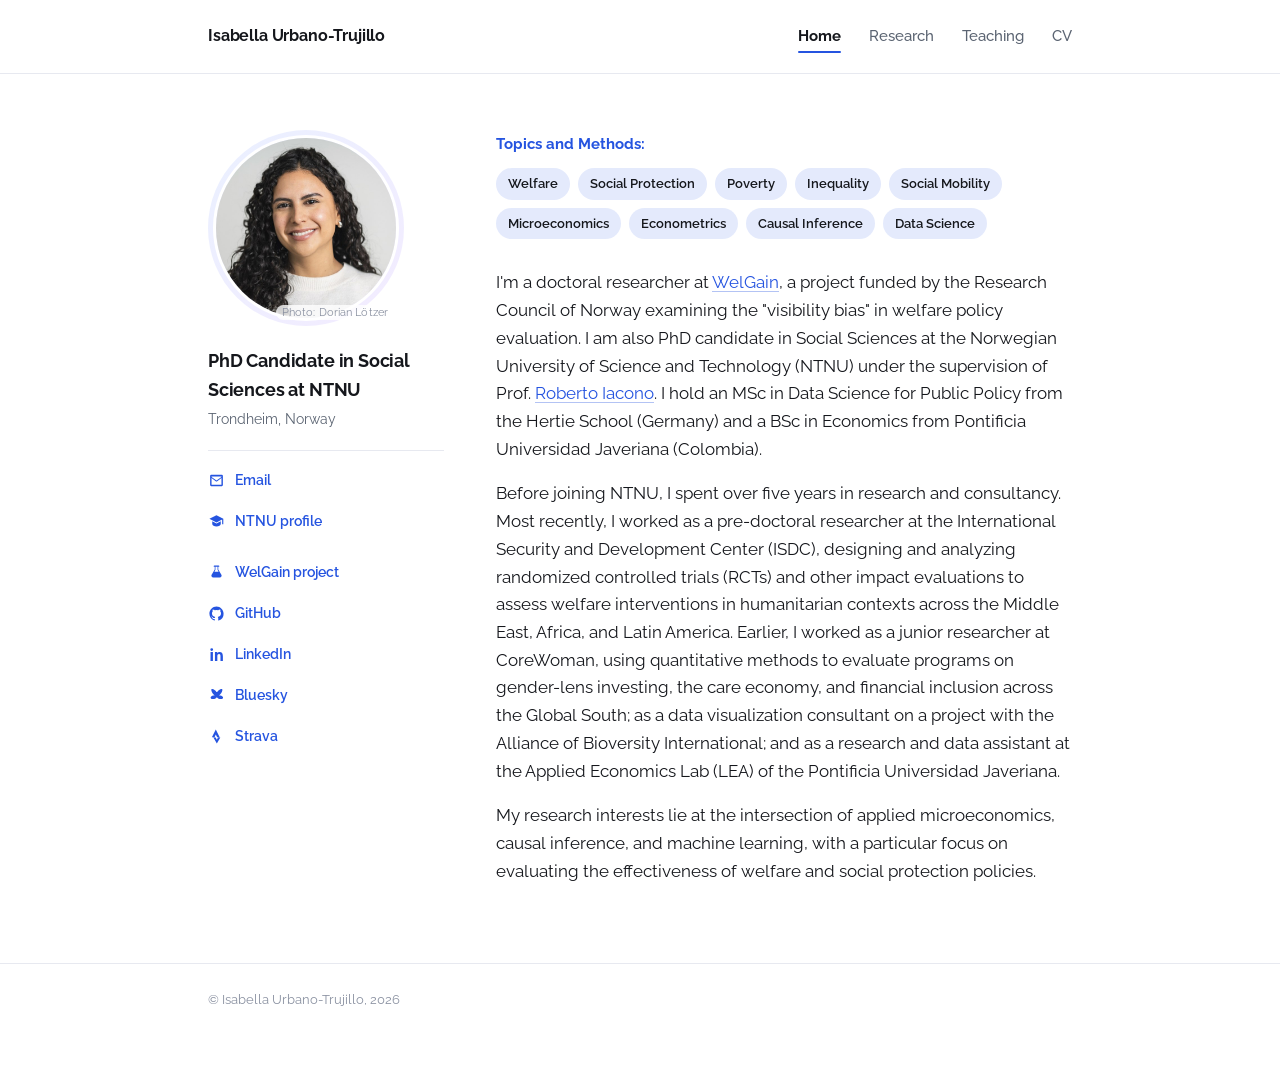
==== index.html @ 2aea63a8 "Move photo credit to bottom-right of profile picture Co-Authored-By: Claude Sonnet 5 <noreply@anthro" ====
<!DOCTYPE html>
<html lang="en">
<head>
<meta charset="UTF-8">
<meta name="viewport" content="width=device-width, initial-scale=1">
<title>Isabella Urbano-Trujillo</title>
<meta name="description" content="Isabella Urbano-Trujillo — PhD Candidate, NTNU. Applied microeconomics, causal inference, welfare and social protection.">
<link rel="preconnect" href="https://fonts.googleapis.com">
<link rel="preconnect" href="https://fonts.gstatic.com" crossorigin>
<link href="https://fonts.googleapis.com/css2?family=Raleway:wght@400;500;600;700;800&display=swap" rel="stylesheet">
<link rel="stylesheet" href="style.css?v=9">
</head>
<body>

<header class="topbar">
  <div class="topbar-inner">
    <a class="brand" href="index.html">Isabella Urbano-Trujillo</a>
    <nav class="toplinks">
      <a href="index.html" class="active">Home</a>
      <a href="research.html">Research</a>
      <a href="teaching.html">Teaching</a>
      <a href="isabella-urbano-trujillo-cv.pdf" target="_blank" rel="noopener">CV</a>
    </nav>
  </div>
</header>

<main class="page home">
  <section class="hero">
    <div class="hero-side">
      <div class="photo-frame">
        <img class="photo-lg" src="isabella-urbano.jpg" alt="Isabella Urbano-Trujillo">
        <p class="photo-credit">Photo: Dorian Lötzer</p>
      </div>
      <p class="hero-role">PhD Candidate in Social Sciences at NTNU</p>
      <p class="hero-affil">Trondheim, Norway</p>

      <ul class="side-links">
        <li><a href="mailto:isabella.urbano@ntnu.no"><svg viewBox="0 0 24 24" aria-hidden="true"><path d="M3 5.5A1.5 1.5 0 0 1 4.5 4h15A1.5 1.5 0 0 1 21 5.5v13a1.5 1.5 0 0 1-1.5 1.5h-15A1.5 1.5 0 0 1 3 18.5v-13zM5 6.5v.4l7 5.1 7-5.1v-.4H5zm14 2.1-6.43 4.7a1 1 0 0 1-1.18 0L5 8.6V18h14V8.6z"/></svg><span>Email</span></a></li>
        <li><a href="https://www.ntnu.edu/employees/isabella.urbano" target="_blank" rel="noopener"><svg viewBox="0 0 24 24" aria-hidden="true"><path d="M12 3 2 8.2l10 5.2 8-4.16V16h1.6V8.2L12 3zM6 11.63v3.87c0 1.7 2.8 3.4 6 3.4s6-1.7 6-3.4v-3.87l-6 3.1-6-3.1z"/></svg><span>NTNU profile</span></a></li>
        <li class="group-break"><a href="https://www.ntnu.edu/isa/welgain" target="_blank" rel="noopener"><svg viewBox="0 0 24 24" aria-hidden="true"><path d="M9 2h6a1 1 0 1 1 0 2h-.5v3.6l4.4 7.6a2.6 2.6 0 0 1-2.25 3.9H7.35a2.6 2.6 0 0 1-2.25-3.9L9.5 7.6V4H9a1 1 0 1 1 0-2zm1.5 2v4a1 1 0 0 1-.13.5L9 11h6l-1.37-2.5a1 1 0 0 1-.13-.5V4h-2z"/></svg><span>WelGain project</span></a></li>
        <li><a href="https://github.com/isabella-ut" target="_blank" rel="noopener"><svg viewBox="0 0 24 24" aria-hidden="true"><path d="M12 2C6.48 2 2 6.58 2 12.25c0 4.53 2.87 8.37 6.84 9.73.5.09.68-.22.68-.48 0-.24-.01-.87-.01-1.71-2.78.62-3.37-1.37-3.37-1.37-.46-1.18-1.11-1.5-1.11-1.5-.91-.64.07-.63.07-.63 1 .07 1.53 1.05 1.53 1.05.89 1.56 2.34 1.11 2.91.85.09-.66.35-1.11.63-1.37-2.22-.26-4.56-1.14-4.56-5.07 0-1.12.39-2.03 1.03-2.75-.1-.26-.45-1.3.1-2.71 0 0 .84-.27 2.75 1.05a9.4 9.4 0 0 1 5 0c1.91-1.32 2.75-1.05 2.75-1.05.55 1.41.2 2.45.1 2.71.64.72 1.03 1.63 1.03 2.75 0 3.94-2.34 4.8-4.57 5.06.36.32.68.94.68 1.9 0 1.37-.01 2.47-.01 2.81 0 .27.18.58.69.48A10.02 10.02 0 0 0 22 12.25C22 6.58 17.52 2 12 2z"/></svg><span>GitHub</span></a></li>
        <li><a href="https://www.linkedin.com/in/isabella-urbano-trujillo/" target="_blank" rel="noopener"><svg viewBox="0 0 24 24" aria-hidden="true"><path d="M6.94 8.5H3.56V21h3.38V8.5zM5.25 3a1.96 1.96 0 1 0 0 3.92 1.96 1.96 0 0 0 0-3.92zM21 21h-3.38v-6.19c0-1.48-.03-3.38-2.06-3.38-2.06 0-2.38 1.61-2.38 3.28V21H9.8V8.5h3.24v1.71h.05c.45-.85 1.56-1.75 3.21-1.75 3.43 0 4.7 2.14 4.7 5.92V21z"/></svg><span>LinkedIn</span></a></li>
        <li><a href="https://bsky.app/profile/isabellaut.bsky.social" target="_blank" rel="noopener"><svg viewBox="0 0 24 24" aria-hidden="true"><path d="M12 7.2c-1.5-2.6-4-4.3-5.9-4.4-1-.1-1.6.6-1.4 1.8.4 2.8 2.6 6.1 5 7.6-2-.3-4.3.2-5.5 1.6-.9 1.1-.5 2.5.9 3 2.5.8 5.8-.2 7.4-2.5 1.6 2.3 4.9 3.3 7.4 2.5 1.4-.5 1.8-1.9.9-3-1.2-1.4-3.5-1.9-5.5-1.6 2.4-1.5 4.6-4.8 5-7.6.2-1.2-.4-1.9-1.4-1.8-1.9.1-4.4 1.8-5.9 4.4z"/></svg><span>Bluesky</span></a></li>
        <li><a href="https://www.strava.com/athletes/145468970" target="_blank" rel="noopener"><svg viewBox="0 0 24 24" aria-hidden="true"><path d="M11 2 5.5 13h3.7L11 9l1.9 4h3.6L11 2zm3.1 11.5-1.6 3.2-1.6-3.2H7.6L12.5 22l4.9-8.5h-3.3z"/></svg><span>Strava</span></a></li>
      </ul>
    </div>

    <div class="hero-content">
      <div class="tag-groups">
        <span class="tag-label">Topics and Methods:</span>
        <div class="tags">
          <span>Welfare</span><span>Social Protection</span><span>Poverty</span><span>Inequality</span><span>Social Mobility</span><span>Microeconomics</span><span>Econometrics</span><span>Causal Inference</span><span>Data Science</span>
        </div>
      </div>

      <p>I'm a doctoral researcher at <a href="https://www.ntnu.edu/isa/welgain" target="_blank" rel="noopener">WelGain</a>, a project funded by the Research Council of Norway examining the "visibility bias" in welfare policy evaluation. I am also PhD candidate in Social Sciences at the Norwegian University of Science and Technology (NTNU) under the supervision of Prof. <a href="https://robertoiacono.org/" target="_blank" rel="noopener">Roberto Iacono</a>. I hold an MSc in Data Science for Public Policy from the Hertie School (Germany) and a BSc in Economics from Pontificia Universidad Javeriana (Colombia).</p>

      <p>Before joining NTNU, I spent over five years in research and consultancy. Most recently, I worked as a pre-doctoral researcher at the International Security and Development Center (ISDC), designing and analyzing randomized controlled trials (RCTs) and other impact evaluations to assess welfare interventions in humanitarian contexts across the Middle East, Africa, and Latin America. Earlier, I worked as a junior researcher at CoreWoman, using quantitative methods to evaluate programs on gender-lens investing, the care economy, and financial inclusion across the Global South; as a data visualization consultant on a project with the Alliance of Bioversity International; and as a research and data assistant at the Applied Economics Lab (LEA) of the Pontificia Universidad Javeriana.</p>

      <p>My research interests lie at the intersection of applied microeconomics, causal inference, and machine learning, with a particular focus on evaluating the effectiveness of welfare and social protection policies.</p>
    </div>
  </section>
</main>

<footer>
  <div class="page">© Isabella Urbano-Trujillo, 2026</div>
</footer>

</body>
</html>
---- style.css ----
:root{
  --paper:#FFFFFF;
  --paper-alt:#F7F8FB;
  --ink:#15171C;
  --slate:#5B6472;
  --slate-soft:#8990A0;
  --link:#2554E0;
  --link-soft:color-mix(in srgb, var(--link) 12%, transparent);
  --line:#E7E9F0;
  --ring-a:#EAF0FF;
  --ring-b:#F3ECFF;
}
*{box-sizing:border-box;}
html{scroll-behavior:smooth;}
body{
  margin:0;
  background:var(--paper);
  color:var(--ink);
  font-family:"Raleway", -apple-system, BlinkMacSystemFont, "Segoe UI", Helvetica, Arial, sans-serif;
  font-size:16.5px;
  line-height:1.68;
  -webkit-font-smoothing:antialiased;
  -moz-osx-font-smoothing:grayscale;
}
a{color:var(--link); text-decoration-color:color-mix(in srgb, var(--link) 35%, transparent); text-underline-offset:3px;}
a:hover{text-decoration-color:var(--link);}
strong, b{font-weight:600;}

.page{max-width:920px; margin:0 auto; padding:0 28px;}

/* Top bar */
.topbar{
  position:sticky; top:0; z-index:10;
  background:color-mix(in srgb, var(--paper) 92%, transparent);
  backdrop-filter:blur(8px);
  max-width:none;
  padding:0;
  border-bottom:1px solid var(--line);
}
.topbar-inner{
  max-width:920px;
  margin:0 auto;
  padding:20px 28px;
  display:flex;
  justify-content:space-between;
  align-items:center;
  flex-wrap:wrap;
  gap:10px 24px;
}
.brand{
  font-weight:700;
  font-size:1rem;
  letter-spacing:-0.01em;
  color:var(--ink);
  text-decoration:none;
}
.brand:hover{color:var(--link);}
.toplinks{
  display:flex;
  gap:28px;
  flex-wrap:wrap;
}
.toplinks a{
  position:relative;
  color:var(--slate);
  text-decoration:none;
  font-size:0.92rem;
  font-weight:500;
  padding:4px 0;
}
.toplinks a::after{
  content:"";
  position:absolute; left:0; right:0; bottom:0;
  height:2px; border-radius:2px;
  background:var(--link);
  transform:scaleX(0);
  transform-origin:left;
  transition:transform .18s ease;
}
.toplinks a:hover{color:var(--ink);}
.toplinks a:hover::after{transform:scaleX(1);}
.toplinks a.active{color:var(--ink); font-weight:700;}
.toplinks a.active::after{transform:scaleX(1);}

/* Hero (home page) */
.hero{
  display:flex;
  gap:52px;
  align-items:flex-start;
  padding:56px 0 8px;
  flex-wrap:wrap;
  max-width:none;
}
.hero-side{width:236px; flex-shrink:0;}
.photo-frame{
  position:relative;
  width:196px; height:196px;
  border-radius:50%;
  padding:5px;
  background:linear-gradient(135deg, var(--ring-a), var(--ring-b));
  margin-bottom:20px;
}
.photo-credit{
  position:absolute;
  right:10px; bottom:6px;
  font-size:0.66rem;
  line-height:1.2;
  color:var(--slate-soft);
  letter-spacing:0.01em;
  background:color-mix(in srgb, var(--paper) 80%, transparent);
  padding:1px 6px;
  border-radius:999px;
  margin:0;
}
.photo-lg{
  width:100%; height:100%;
  border-radius:50%;
  object-fit:cover;
  display:block;
  border:3px solid var(--paper);
}
.hero-role{color:var(--ink); font-size:1.1rem; font-weight:700; margin:0 0 4px; letter-spacing:-0.01em;}
.hero-affil{color:var(--slate); font-size:0.88rem; margin:0 0 20px; line-height:1.5;}

.side-links{list-style:none; margin:0; padding:18px 0 0; border-top:1px solid var(--line); display:flex; flex-direction:column; gap:12px;}
.side-links a{
  color:var(--link);
  text-decoration:none;
  font-size:0.88rem;
  font-weight:600;
  transition:color .15s ease, transform .15s ease;
  display:inline-flex;
  align-items:center;
  gap:10px;
}
.side-links a:hover{color:var(--ink); transform:translateX(2px);}
.side-links svg{width:17px; height:17px; flex-shrink:0; fill:currentColor;}
.side-links li.group-break{margin-top:10px;}

.hero-content{flex:1; min-width:320px; padding-top:2px;}

.tag-groups{margin:0 0 30px;}
.tag-label{display:block; font-size:0.92rem; font-weight:700; color:var(--link); margin:0 0 12px;}
.tags{display:flex; flex-wrap:wrap; gap:8px;}
.tags span{
  background:var(--link-soft);
  color:var(--ink);
  font-size:0.8rem;
  font-weight:600;
  padding:5px 12px;
  border-radius:999px;
  white-space:nowrap;
}

main{padding:44px 0 90px;}
main.home{padding-top:0;}
section{margin-bottom:52px; max-width:66ch;}
h1{font-weight:700; font-size:1.5rem; margin:0 0 28px; letter-spacing:-0.015em;}
.section-label,
h2{
  display:block;
  font-weight:700;
  font-size:0.76rem;
  letter-spacing:0.07em;
  text-transform:uppercase;
  color:var(--link);
  margin:0 0 18px;
  padding:0;
  border:none;
}
p{margin:0 0 17px;}
.muted{color:var(--slate-soft); font-size:0.9rem;}

.entry{
  padding:20px 22px;
  margin-bottom:14px;
  border:1px solid var(--line);
  border-radius:14px;
  background:var(--paper);
  transition:border-color .15s ease, box-shadow .15s ease, transform .15s ease;
}
.entry:hover{border-color:color-mix(in srgb, var(--link) 35%, var(--line)); box-shadow:0 6px 18px -12px rgba(20,30,60,0.25); transform:translateY(-1px);}
.entry-head{display:flex; justify-content:space-between; gap:16px; align-items:baseline; flex-wrap:wrap;}
.entry-title{font-weight:700;}
.entry-org{color:var(--link); font-size:0.9rem; font-weight:500; margin-top:3px;}
.entry-date{color:var(--slate-soft); font-size:0.83rem; white-space:nowrap;}
.entry p{margin:10px 0 0; font-size:0.96rem; color:var(--slate);}
.entry ul{margin:10px 0 0; padding-left:20px; font-size:0.96rem; color:var(--slate);}
.entry ul li{margin-bottom:6px;}
.entry ul li:last-child{margin-bottom:0;}
.entry .status{font-size:0.83rem; color:var(--slate-soft); margin-top:8px;}

.project-list{list-style:none; margin:0; padding:0;}
.project-list li{
  padding:16px 20px;
  margin-bottom:10px;
  border:1px solid var(--line);
  border-radius:14px;
  font-size:0.96rem;
  color:var(--slate);
  transition:border-color .15s ease, box-shadow .15s ease, transform .15s ease;
}
.project-list li:hover{border-color:color-mix(in srgb, var(--link) 35%, var(--line)); box-shadow:0 6px 18px -12px rgba(20,30,60,0.25); transform:translateY(-1px);}
.project-list a{color:var(--ink); font-weight:700;}

footer{border-top:1px solid var(--line); padding:24px 0 60px; color:var(--slate-soft); font-size:0.84rem;}
footer .page{display:block;}

@media (max-width:640px){
  .topbar-inner{padding:16px 22px;}
  .toplinks{gap:18px;}
  .hero{flex-direction:column; gap:28px; padding-top:36px;}
  .hero-side{width:100%;}
  .photo-frame{width:136px; height:136px; margin-bottom:14px;}
  .side-links{flex-direction:row; flex-wrap:wrap; gap:14px 20px; border-top:none; padding-top:4px;}
}
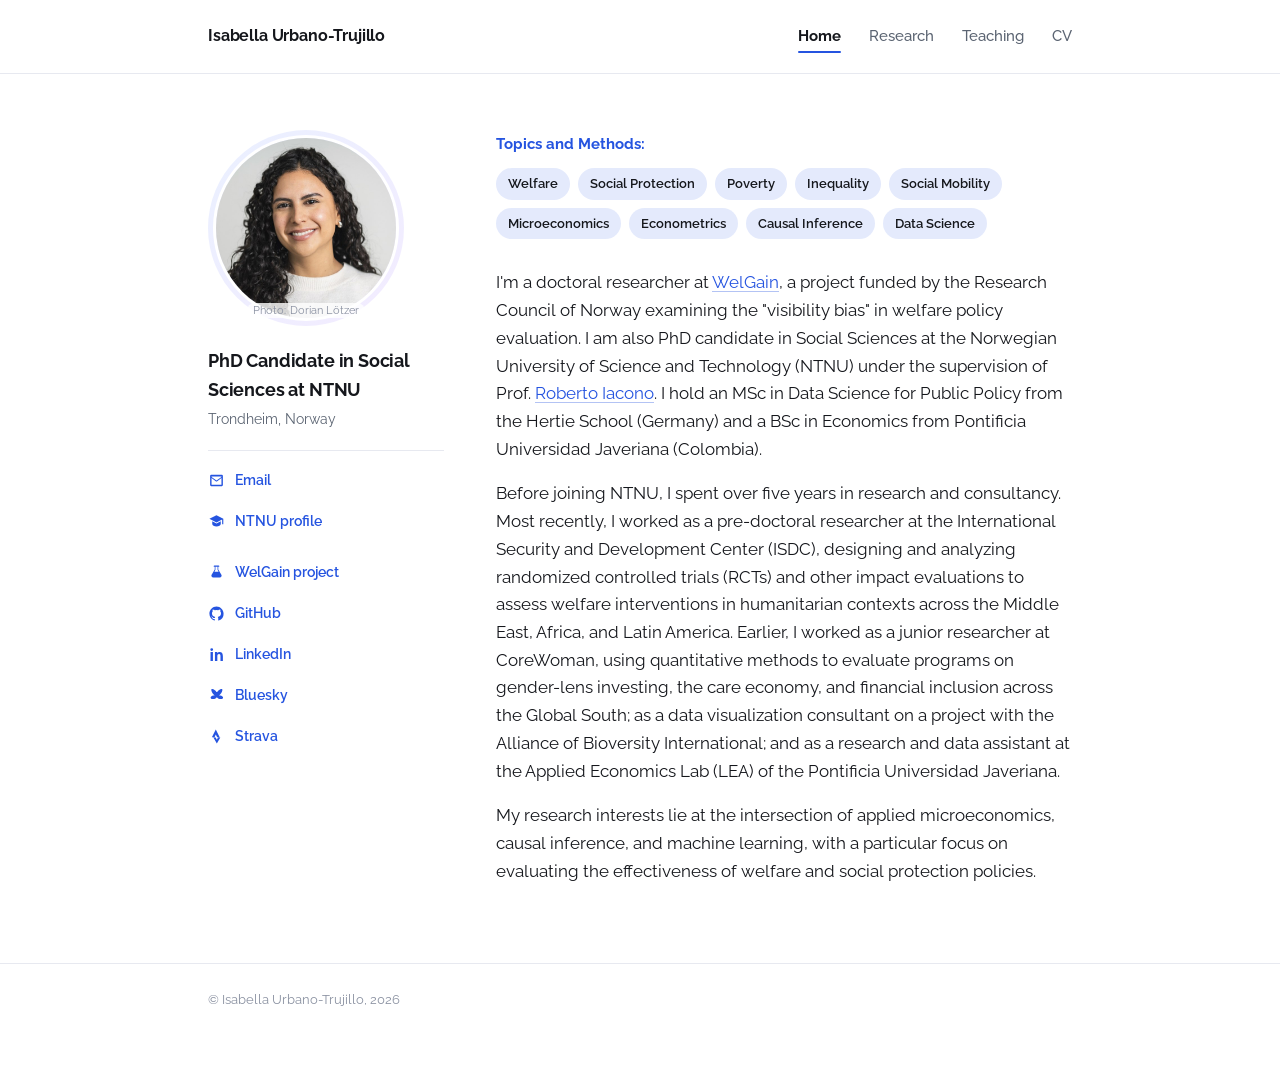
==== commit 3ee926e4: "Center photo credit at bottom of profile picture Co-Authored-By: Claude Sonnet 5 <noreply@anthropic." ====
--- a/index.html
+++ b/index.html
@@ -8,7 +8,7 @@
 <link rel="preconnect" href="https://fonts.googleapis.com">
 <link rel="preconnect" href="https://fonts.gstatic.com" crossorigin>
 <link href="https://fonts.googleapis.com/css2?family=Raleway:wght@400;500;600;700;800&display=swap" rel="stylesheet">
-<link rel="stylesheet" href="style.css?v=9">
+<link rel="stylesheet" href="style.css?v=10">
 </head>
 <body>
 
--- a/style.css
+++ b/style.css
@@ -102,9 +102,11 @@
 }
 .photo-credit{
   position:absolute;
-  right:10px; bottom:6px;
+  left:50%; bottom:8px;
+  transform:translateX(-50%);
   font-size:0.66rem;
   line-height:1.2;
+  white-space:nowrap;
   color:var(--slate-soft);
   letter-spacing:0.01em;
   background:color-mix(in srgb, var(--paper) 80%, transparent);
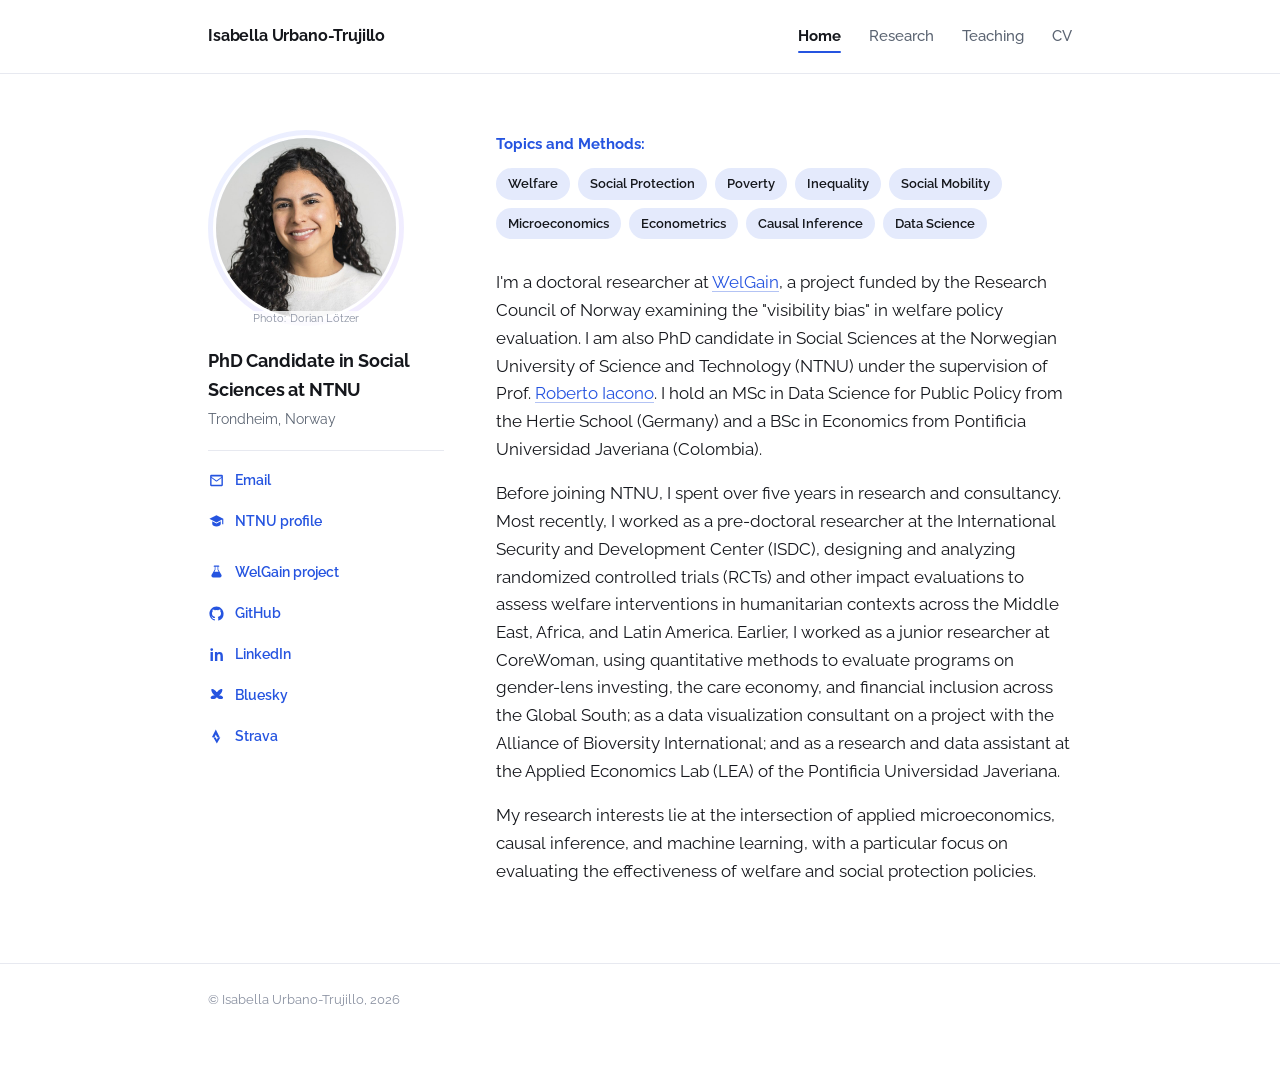
==== commit 19d9e564: "Move photo credit slightly lower Co-Authored-By: Claude Sonnet 5 <noreply@anthropic.com>" ====
--- a/index.html
+++ b/index.html
@@ -8,7 +8,7 @@
 <link rel="preconnect" href="https://fonts.googleapis.com">
 <link rel="preconnect" href="https://fonts.gstatic.com" crossorigin>
 <link href="https://fonts.googleapis.com/css2?family=Raleway:wght@400;500;600;700;800&display=swap" rel="stylesheet">
-<link rel="stylesheet" href="style.css?v=10">
+<link rel="stylesheet" href="style.css?v=11">
 </head>
 <body>
 
--- a/style.css
+++ b/style.css
@@ -102,7 +102,7 @@
 }
 .photo-credit{
   position:absolute;
-  left:50%; bottom:8px;
+  left:50%; bottom:0;
   transform:translateX(-50%);
   font-size:0.66rem;
   line-height:1.2;
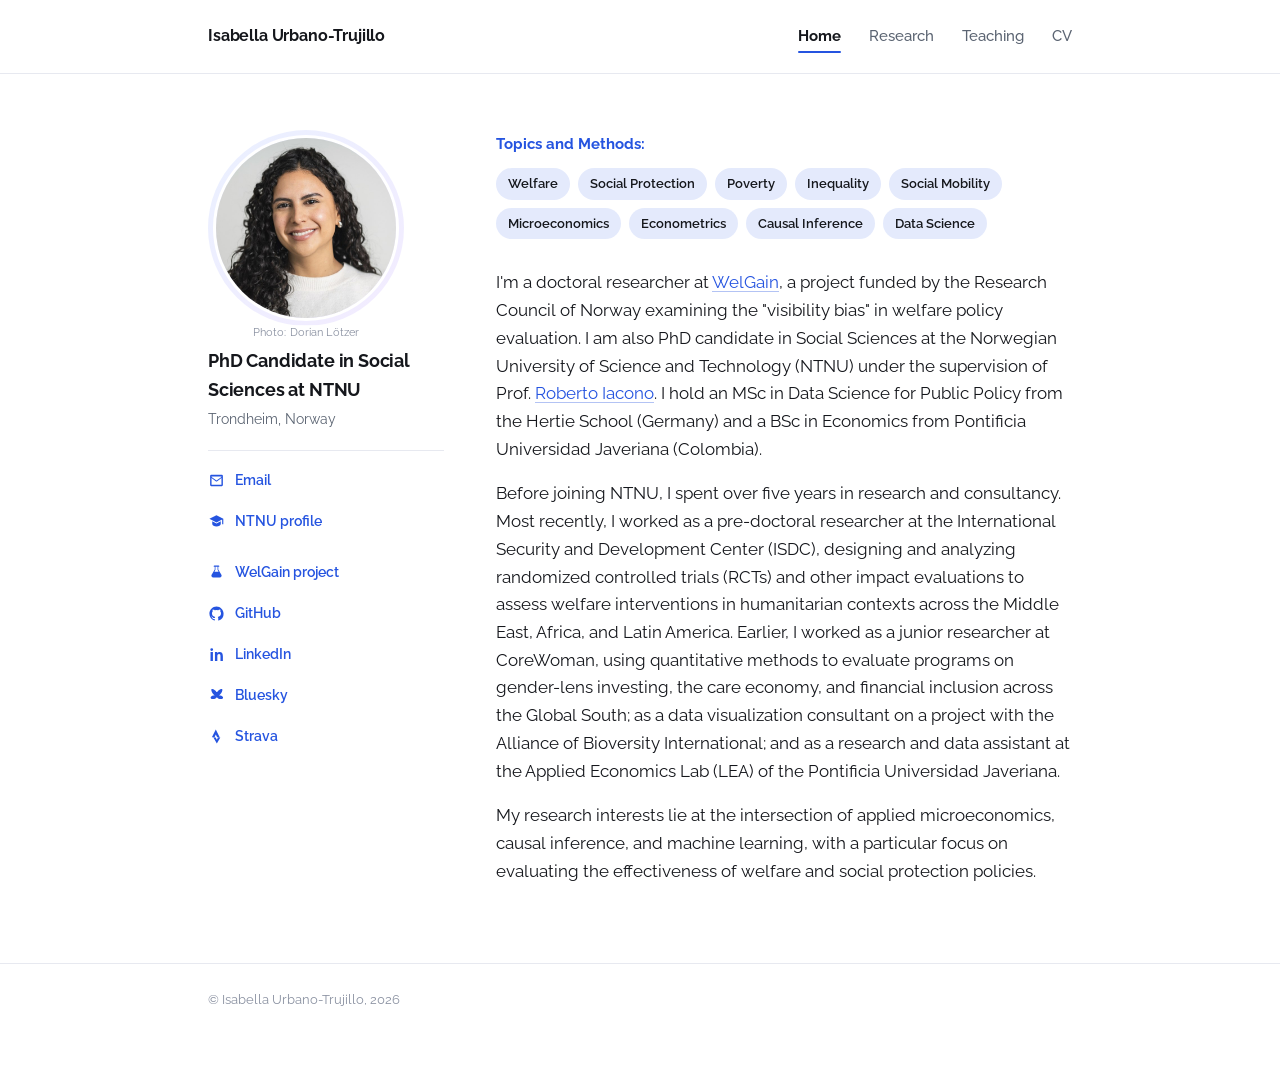
==== commit b1d634fb: "Nudge photo credit just below the photo Co-Authored-By: Claude Sonnet 5 <noreply@anthropic.com>" ====
--- a/index.html
+++ b/index.html
@@ -8,7 +8,7 @@
 <link rel="preconnect" href="https://fonts.googleapis.com">
 <link rel="preconnect" href="https://fonts.gstatic.com" crossorigin>
 <link href="https://fonts.googleapis.com/css2?family=Raleway:wght@400;500;600;700;800&display=swap" rel="stylesheet">
-<link rel="stylesheet" href="style.css?v=11">
+<link rel="stylesheet" href="style.css?v=12">
 </head>
 <body>
 
--- a/style.css
+++ b/style.css
@@ -102,7 +102,7 @@
 }
 .photo-credit{
   position:absolute;
-  left:50%; bottom:0;
+  left:50%; bottom:-14px;
   transform:translateX(-50%);
   font-size:0.66rem;
   line-height:1.2;
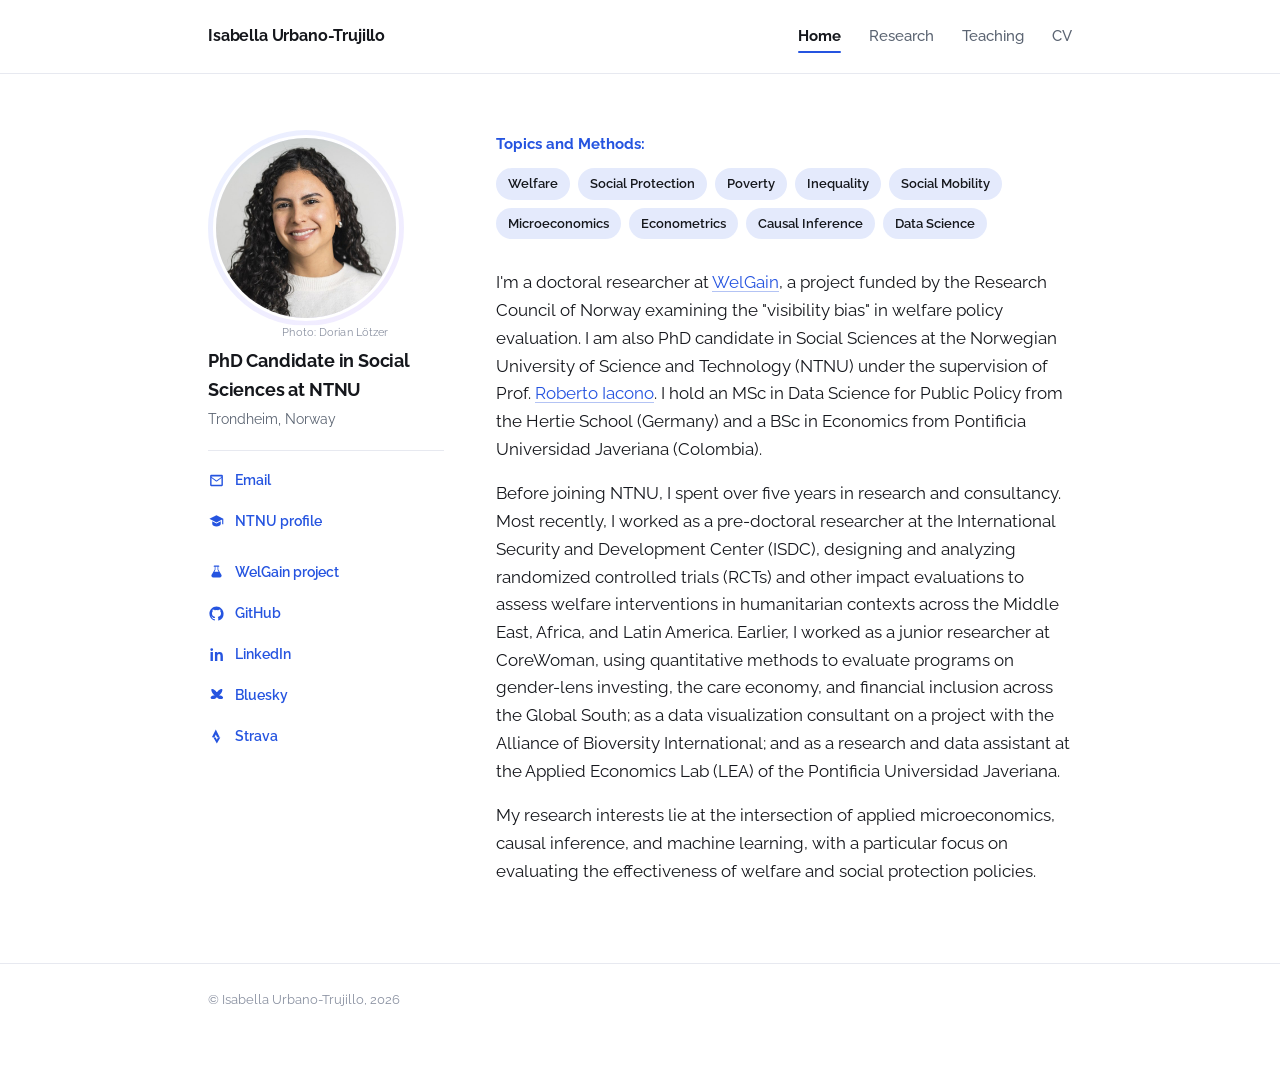
==== commit 540984a6: "Shift photo credit to the right Co-Authored-By: Claude Sonnet 5 <noreply@anthropic.com>" ====
--- a/index.html
+++ b/index.html
@@ -8,7 +8,7 @@
 <link rel="preconnect" href="https://fonts.googleapis.com">
 <link rel="preconnect" href="https://fonts.gstatic.com" crossorigin>
 <link href="https://fonts.googleapis.com/css2?family=Raleway:wght@400;500;600;700;800&display=swap" rel="stylesheet">
-<link rel="stylesheet" href="style.css?v=12">
+<link rel="stylesheet" href="style.css?v=13">
 </head>
 <body>
 
--- a/style.css
+++ b/style.css
@@ -102,7 +102,7 @@
 }
 .photo-credit{
   position:absolute;
-  left:50%; bottom:-14px;
+  left:65%; bottom:-14px;
   transform:translateX(-50%);
   font-size:0.66rem;
   line-height:1.2;
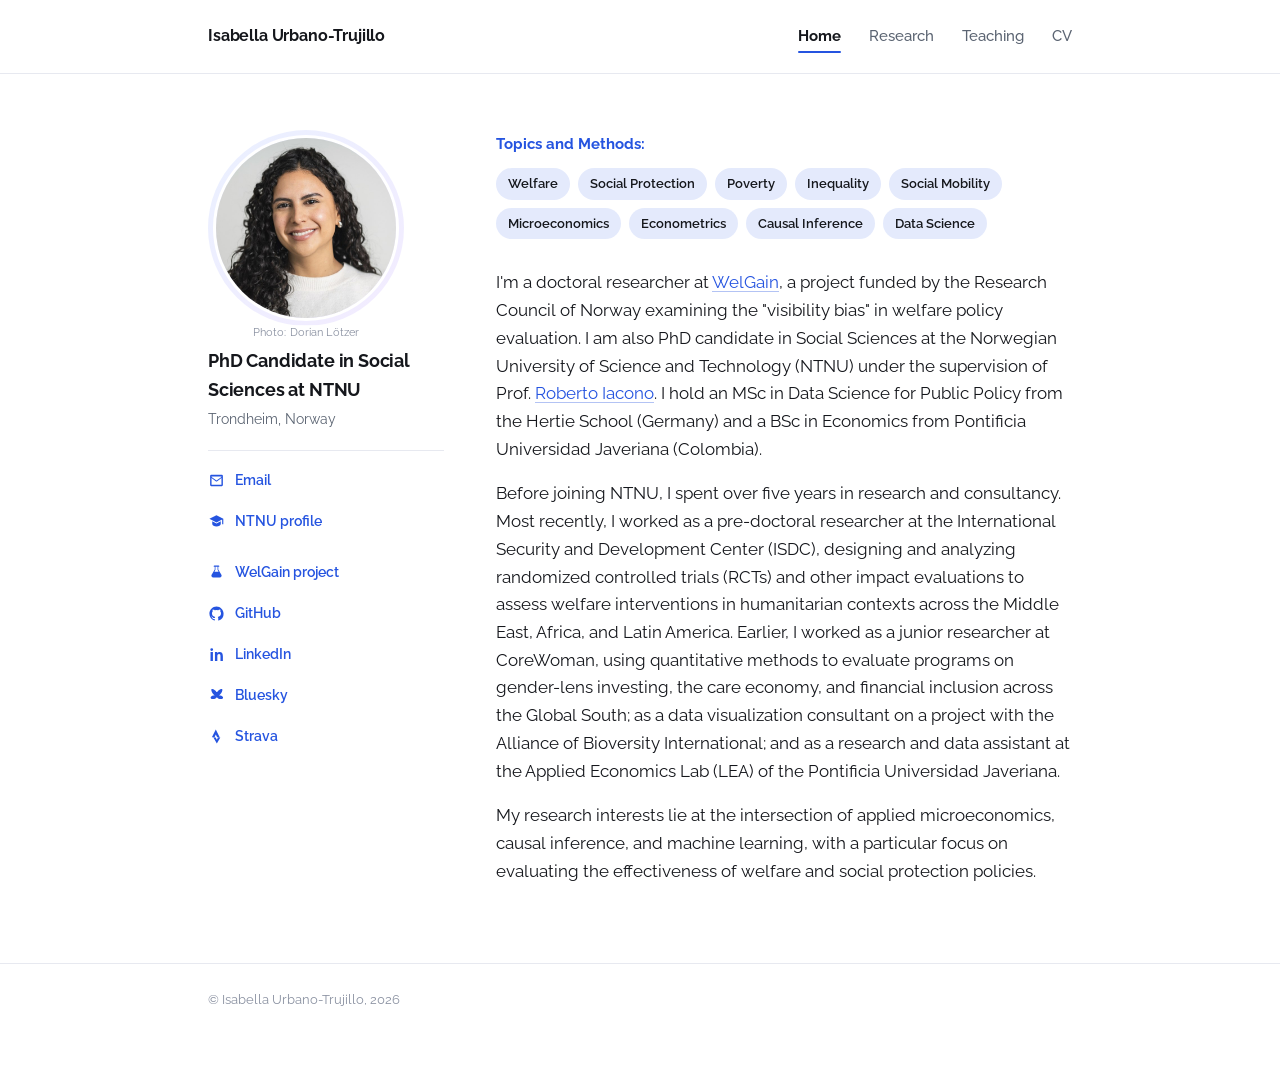
==== commit aa769b10: "Revert: undo photo credit right-shift, restore centered position Co-Authored-By: Claude Sonnet 5 <no" ====
--- a/index.html
+++ b/index.html
@@ -8,7 +8,7 @@
 <link rel="preconnect" href="https://fonts.googleapis.com">
 <link rel="preconnect" href="https://fonts.gstatic.com" crossorigin>
 <link href="https://fonts.googleapis.com/css2?family=Raleway:wght@400;500;600;700;800&display=swap" rel="stylesheet">
-<link rel="stylesheet" href="style.css?v=13">
+<link rel="stylesheet" href="style.css?v=12">
 </head>
 <body>
 
--- a/style.css
+++ b/style.css
@@ -102,7 +102,7 @@
 }
 .photo-credit{
   position:absolute;
-  left:65%; bottom:-14px;
+  left:50%; bottom:-14px;
   transform:translateX(-50%);
   font-size:0.66rem;
   line-height:1.2;
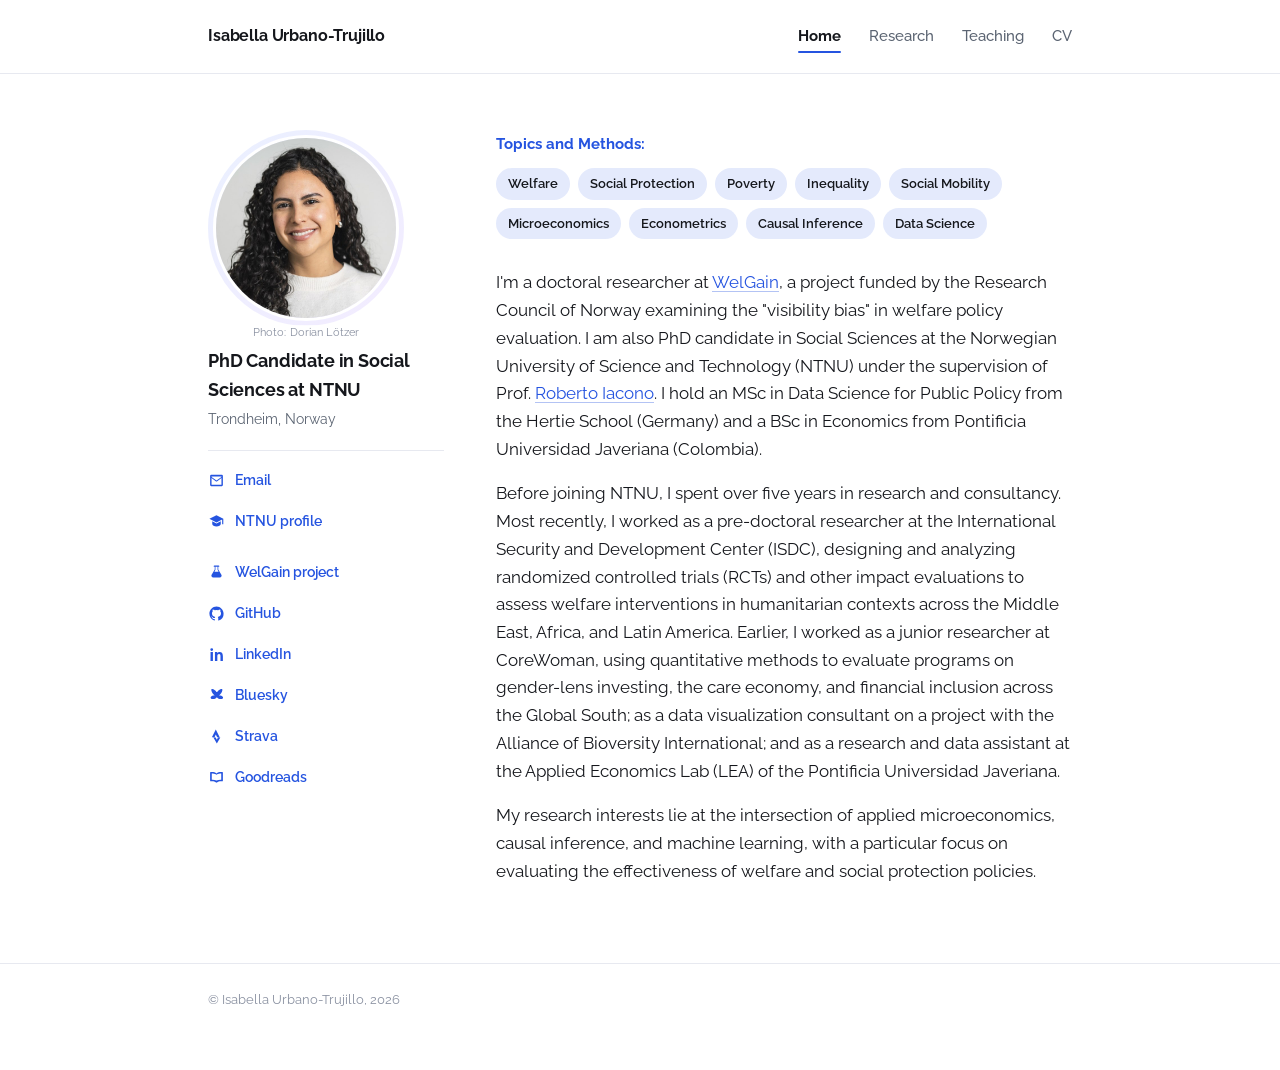
==== commit 9e1fd2d9: "Add Goodreads link after Strava Co-Authored-By: Claude Sonnet 5.5 <noreply@anthropic.com>" ====
--- a/index.html
+++ b/index.html
@@ -8,7 +8,7 @@
 <link rel="preconnect" href="https://fonts.googleapis.com">
 <link rel="preconnect" href="https://fonts.gstatic.com" crossorigin>
 <link href="https://fonts.googleapis.com/css2?family=Raleway:wght@400;500;600;700;800&display=swap" rel="stylesheet">
-<link rel="stylesheet" href="style.css?v=12">
+<link rel="stylesheet" href="style.css?v=13">
 </head>
 <body>
 
@@ -42,6 +42,7 @@
         <li><a href="https://www.linkedin.com/in/isabella-urbano-trujillo/" target="_blank" rel="noopener"><svg viewBox="0 0 24 24" aria-hidden="true"><path d="M6.94 8.5H3.56V21h3.38V8.5zM5.25 3a1.96 1.96 0 1 0 0 3.92 1.96 1.96 0 0 0 0-3.92zM21 21h-3.38v-6.19c0-1.48-.03-3.38-2.06-3.38-2.06 0-2.38 1.61-2.38 3.28V21H9.8V8.5h3.24v1.71h.05c.45-.85 1.56-1.75 3.21-1.75 3.43 0 4.7 2.14 4.7 5.92V21z"/></svg><span>LinkedIn</span></a></li>
         <li><a href="https://bsky.app/profile/isabellaut.bsky.social" target="_blank" rel="noopener"><svg viewBox="0 0 24 24" aria-hidden="true"><path d="M12 7.2c-1.5-2.6-4-4.3-5.9-4.4-1-.1-1.6.6-1.4 1.8.4 2.8 2.6 6.1 5 7.6-2-.3-4.3.2-5.5 1.6-.9 1.1-.5 2.5.9 3 2.5.8 5.8-.2 7.4-2.5 1.6 2.3 4.9 3.3 7.4 2.5 1.4-.5 1.8-1.9.9-3-1.2-1.4-3.5-1.9-5.5-1.6 2.4-1.5 4.6-4.8 5-7.6.2-1.2-.4-1.9-1.4-1.8-1.9.1-4.4 1.8-5.9 4.4z"/></svg><span>Bluesky</span></a></li>
         <li><a href="https://www.strava.com/athletes/145468970" target="_blank" rel="noopener"><svg viewBox="0 0 24 24" aria-hidden="true"><path d="M11 2 5.5 13h3.7L11 9l1.9 4h3.6L11 2zm3.1 11.5-1.6 3.2-1.6-3.2H7.6L12.5 22l4.9-8.5h-3.3z"/></svg><span>Strava</span></a></li>
+        <li><a href="https://www.goodreads.com/user/show/153659637-isabella-urbano" target="_blank" rel="noopener"><svg viewBox="0 0 24 24" aria-hidden="true"><path d="M12 6.2C10.4 4.9 8.2 4.2 5.5 4.2H3.8A.8.8 0 0 0 3 5v11.6a.8.8 0 0 0 .8.8h1.9c2.2 0 4.2.5 5.7 1.7.4.3 1.1.3 1.2 0 1.5-1.2 3.5-1.7 5.7-1.7h1.9a.8.8 0 0 0 .8-.8V5a.8.8 0 0 0-.8-.8h-1.7c-2.7 0-4.9.7-6.5 2zM12 8.1c1.2-1 2.8-1.7 5.2-1.8h1.5v8.8h-1c-2 0-3.9.4-5.7 1.3-1.8-.9-3.7-1.3-5.7-1.3h-1V6.3h1.5c2.4.1 4 .8 5.2 1.8z"/></svg><span>Goodreads</span></a></li>
       </ul>
     </div>
 
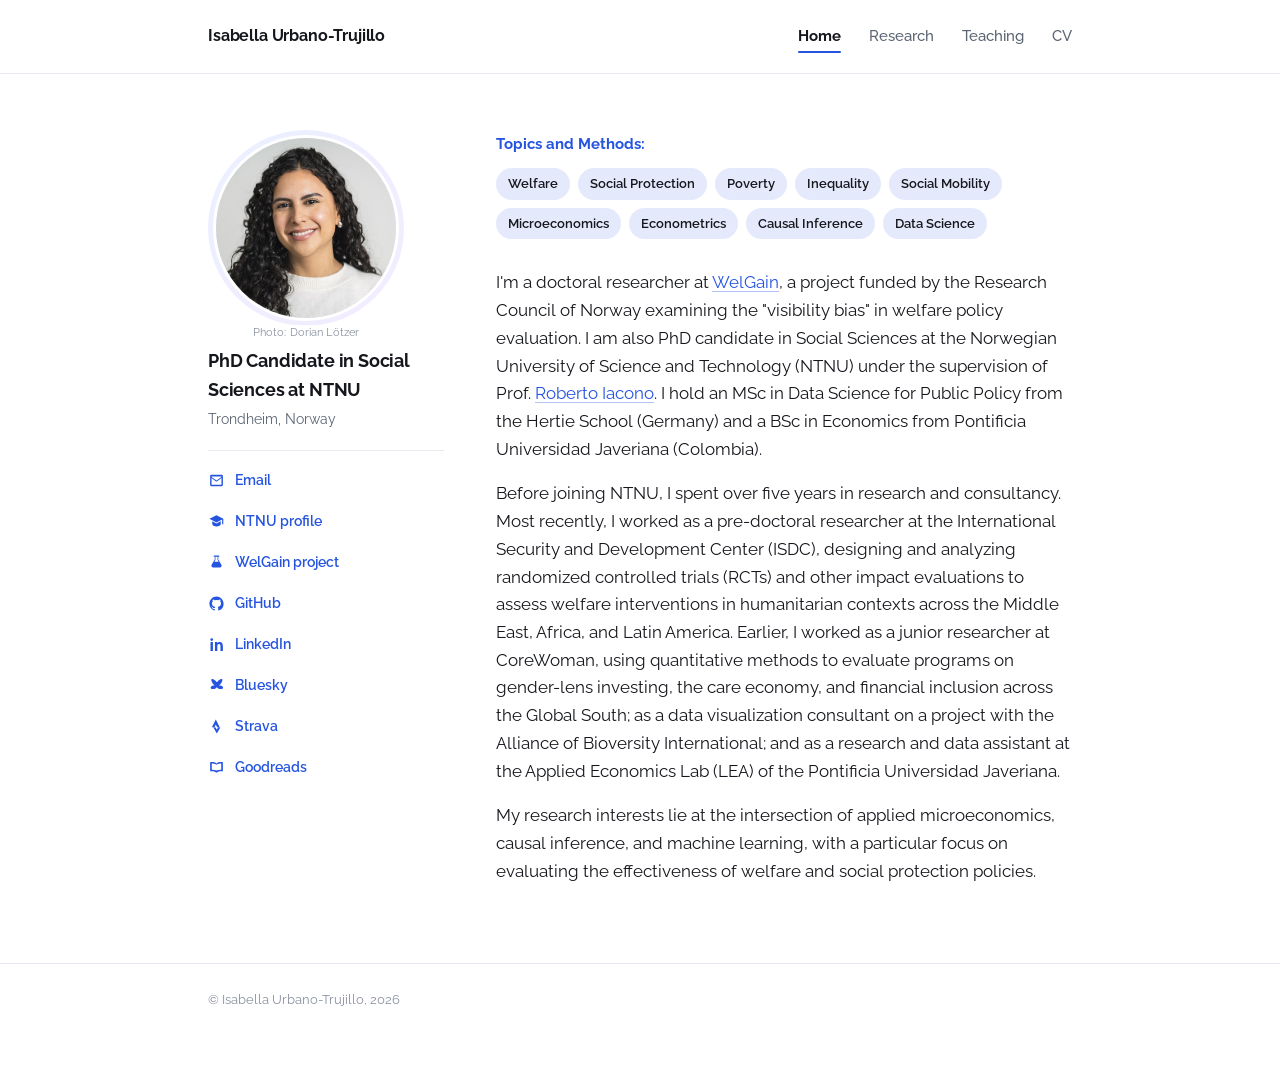
==== commit 34707388: "Even out spacing between side links Co-Authored-By: Claude Sonnet 5.5 <noreply@anthropic.com>" ====
--- a/index.html
+++ b/index.html
@@ -8,7 +8,7 @@
 <link rel="preconnect" href="https://fonts.googleapis.com">
 <link rel="preconnect" href="https://fonts.gstatic.com" crossorigin>
 <link href="https://fonts.googleapis.com/css2?family=Raleway:wght@400;500;600;700;800&display=swap" rel="stylesheet">
-<link rel="stylesheet" href="style.css?v=13">
+<link rel="stylesheet" href="style.css?v=14">
 </head>
 <body>
 
@@ -37,7 +37,7 @@
       <ul class="side-links">
         <li><a href="mailto:isabella.urbano@ntnu.no"><svg viewBox="0 0 24 24" aria-hidden="true"><path d="M3 5.5A1.5 1.5 0 0 1 4.5 4h15A1.5 1.5 0 0 1 21 5.5v13a1.5 1.5 0 0 1-1.5 1.5h-15A1.5 1.5 0 0 1 3 18.5v-13zM5 6.5v.4l7 5.1 7-5.1v-.4H5zm14 2.1-6.43 4.7a1 1 0 0 1-1.18 0L5 8.6V18h14V8.6z"/></svg><span>Email</span></a></li>
         <li><a href="https://www.ntnu.edu/employees/isabella.urbano" target="_blank" rel="noopener"><svg viewBox="0 0 24 24" aria-hidden="true"><path d="M12 3 2 8.2l10 5.2 8-4.16V16h1.6V8.2L12 3zM6 11.63v3.87c0 1.7 2.8 3.4 6 3.4s6-1.7 6-3.4v-3.87l-6 3.1-6-3.1z"/></svg><span>NTNU profile</span></a></li>
-        <li class="group-break"><a href="https://www.ntnu.edu/isa/welgain" target="_blank" rel="noopener"><svg viewBox="0 0 24 24" aria-hidden="true"><path d="M9 2h6a1 1 0 1 1 0 2h-.5v3.6l4.4 7.6a2.6 2.6 0 0 1-2.25 3.9H7.35a2.6 2.6 0 0 1-2.25-3.9L9.5 7.6V4H9a1 1 0 1 1 0-2zm1.5 2v4a1 1 0 0 1-.13.5L9 11h6l-1.37-2.5a1 1 0 0 1-.13-.5V4h-2z"/></svg><span>WelGain project</span></a></li>
+        <li><a href="https://www.ntnu.edu/isa/welgain" target="_blank" rel="noopener"><svg viewBox="0 0 24 24" aria-hidden="true"><path d="M9 2h6a1 1 0 1 1 0 2h-.5v3.6l4.4 7.6a2.6 2.6 0 0 1-2.25 3.9H7.35a2.6 2.6 0 0 1-2.25-3.9L9.5 7.6V4H9a1 1 0 1 1 0-2zm1.5 2v4a1 1 0 0 1-.13.5L9 11h6l-1.37-2.5a1 1 0 0 1-.13-.5V4h-2z"/></svg><span>WelGain project</span></a></li>
         <li><a href="https://github.com/isabella-ut" target="_blank" rel="noopener"><svg viewBox="0 0 24 24" aria-hidden="true"><path d="M12 2C6.48 2 2 6.58 2 12.25c0 4.53 2.87 8.37 6.84 9.73.5.09.68-.22.68-.48 0-.24-.01-.87-.01-1.71-2.78.62-3.37-1.37-3.37-1.37-.46-1.18-1.11-1.5-1.11-1.5-.91-.64.07-.63.07-.63 1 .07 1.53 1.05 1.53 1.05.89 1.56 2.34 1.11 2.91.85.09-.66.35-1.11.63-1.37-2.22-.26-4.56-1.14-4.56-5.07 0-1.12.39-2.03 1.03-2.75-.1-.26-.45-1.3.1-2.71 0 0 .84-.27 2.75 1.05a9.4 9.4 0 0 1 5 0c1.91-1.32 2.75-1.05 2.75-1.05.55 1.41.2 2.45.1 2.71.64.72 1.03 1.63 1.03 2.75 0 3.94-2.34 4.8-4.57 5.06.36.32.68.94.68 1.9 0 1.37-.01 2.47-.01 2.81 0 .27.18.58.69.48A10.02 10.02 0 0 0 22 12.25C22 6.58 17.52 2 12 2z"/></svg><span>GitHub</span></a></li>
         <li><a href="https://www.linkedin.com/in/isabella-urbano-trujillo/" target="_blank" rel="noopener"><svg viewBox="0 0 24 24" aria-hidden="true"><path d="M6.94 8.5H3.56V21h3.38V8.5zM5.25 3a1.96 1.96 0 1 0 0 3.92 1.96 1.96 0 0 0 0-3.92zM21 21h-3.38v-6.19c0-1.48-.03-3.38-2.06-3.38-2.06 0-2.38 1.61-2.38 3.28V21H9.8V8.5h3.24v1.71h.05c.45-.85 1.56-1.75 3.21-1.75 3.43 0 4.7 2.14 4.7 5.92V21z"/></svg><span>LinkedIn</span></a></li>
         <li><a href="https://bsky.app/profile/isabellaut.bsky.social" target="_blank" rel="noopener"><svg viewBox="0 0 24 24" aria-hidden="true"><path d="M12 7.2c-1.5-2.6-4-4.3-5.9-4.4-1-.1-1.6.6-1.4 1.8.4 2.8 2.6 6.1 5 7.6-2-.3-4.3.2-5.5 1.6-.9 1.1-.5 2.5.9 3 2.5.8 5.8-.2 7.4-2.5 1.6 2.3 4.9 3.3 7.4 2.5 1.4-.5 1.8-1.9.9-3-1.2-1.4-3.5-1.9-5.5-1.6 2.4-1.5 4.6-4.8 5-7.6.2-1.2-.4-1.9-1.4-1.8-1.9.1-4.4 1.8-5.9 4.4z"/></svg><span>Bluesky</span></a></li>
--- a/style.css
+++ b/style.css
@@ -137,8 +137,6 @@
 }
 .side-links a:hover{color:var(--ink); transform:translateX(2px);}
 .side-links svg{width:17px; height:17px; flex-shrink:0; fill:currentColor;}
-.side-links li.group-break{margin-top:10px;}
-
 .hero-content{flex:1; min-width:320px; padding-top:2px;}
 
 .tag-groups{margin:0 0 30px;}
